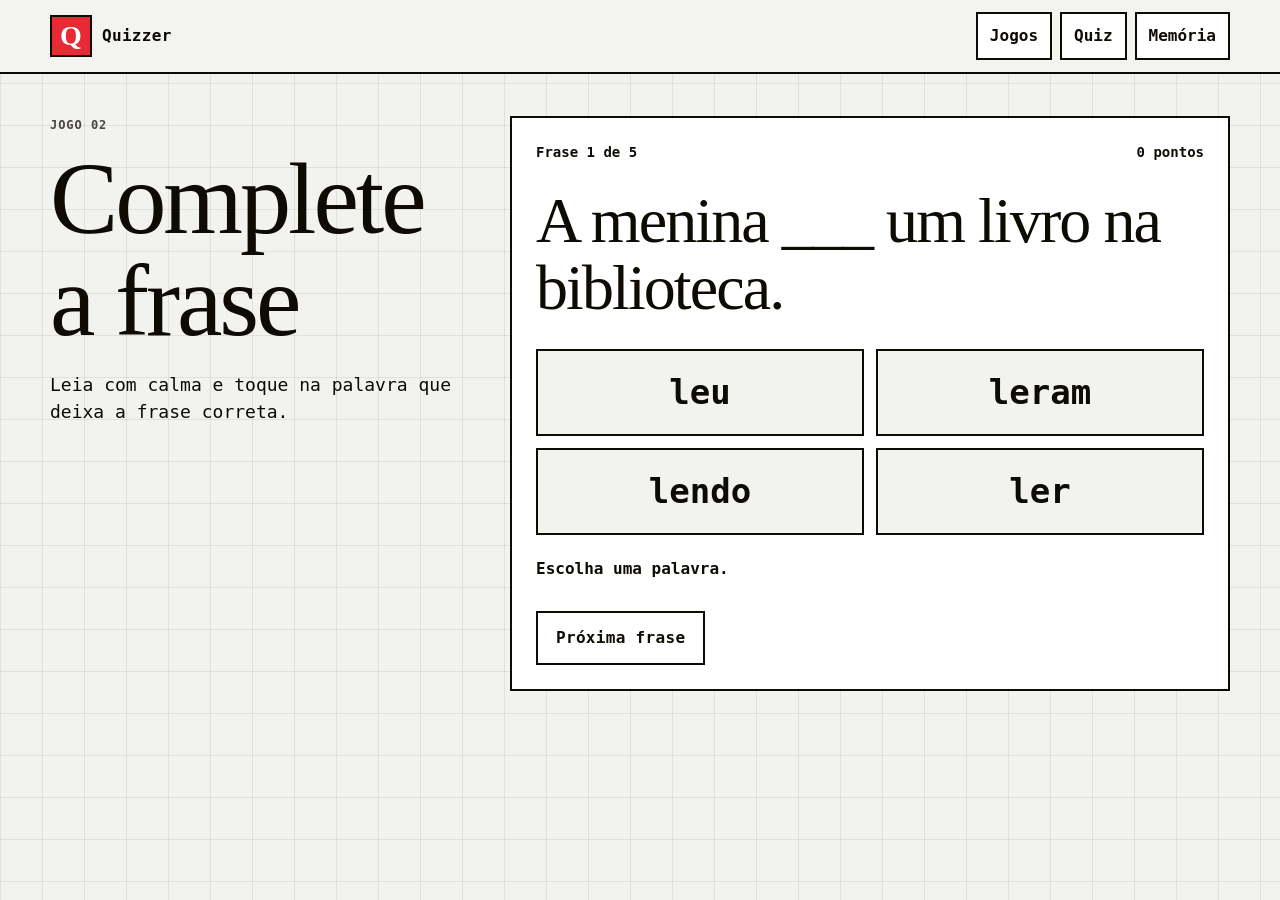
==== src/jogos/complete-frase.html @ 6fc72913 "chore: organiza estrutura de pastas em src/ e prepara deploy - move arquivos src_*.{html,css,js} par" ====
<!doctype html>
<html lang="pt-BR">
  <head>
    <meta charset="utf-8">
    <meta name="viewport" content="width=device-width, initial-scale=1">
    <title>Complete a frase | Quizzer</title>
    <link rel="stylesheet" href="../css/style.css">
  </head>
  <body data-page="frase">
    <a class="skip-link" href="#conteudo">Pular para o jogo</a>

    <header class="site-header">
      <nav class="nav-shell" aria-label="Navegação principal">
        <a class="brand" href="../index.html">
          <span class="brand-mark" aria-hidden="true">Q</span>
          <span>Quizzer</span>
        </a>
        <div class="nav-links always-visible">
          <a href="../index.html#jogos">Jogos</a>
          <a href="quiz.html">Quiz</a>
          <a href="memoria.html">Memória</a>
        </div>
      </nav>
    </header>

    <main class="game-page" id="conteudo">
      <section class="game-shell" aria-labelledby="frase-titulo">
        <div class="game-intro">
          <p class="eyebrow">Jogo 02</p>
          <h1 id="frase-titulo">Complete a frase</h1>
          <p>Leia com calma e toque na palavra que deixa a frase correta.</p>
        </div>

        <div class="play-card">
          <div class="progress-row">
            <span id="phrase-progress">Frase 1 de 5</span>
            <span id="phrase-score">0 pontos</span>
          </div>
          <p class="sentence" id="phrase-question">Carregando frase...</p>
          <div class="answer-grid" id="phrase-options" aria-label="Palavras para completar a frase"></div>
          <p class="feedback" id="phrase-feedback" role="status" aria-live="polite">Escolha uma palavra.</p>
          <button class="button secondary" id="phrase-next" type="button">Próxima frase</button>
        </div>
      </section>
    </main>

    <div vw class="enabled">
      <div vw-access-button class="active"></div>
      <div vw-plugin-wrapper>
        <div class="vw-plugin-top-wrapper"></div>
      </div>
    </div>
    <script src="https://vlibras.gov.br/app/vlibras-plugin.js"></script>
    <script src="../js/main.js"></script>
  </body>
</html>
---- src/css/style.css ----
:root {
  --bg: oklch(96% 0.004 100);
  --surface: oklch(100% 0 0);
  --fg: oklch(15% 0.02 100);
  --muted: oklch(40% 0.02 100);
  --border: oklch(15% 0.02 100);
  --accent: oklch(60% 0.22 25);
  --yellow: oklch(88% 0.17 95);
  --green: oklch(78% 0.17 145);
  --blue: oklch(75% 0.14 245);
  --pink: oklch(78% 0.15 355);
  --font-display: "Times New Roman", "Iowan Old Style", Georgia, serif;
  --font-body: ui-monospace, "IBM Plex Mono", "JetBrains Mono", Menlo, monospace;
}

/* Base: high-contrast brutalist grid with large targets for young students. */
* {
  box-sizing: border-box;
}

html {
  scroll-behavior: smooth;
}

body {
  margin: 0;
  background:
    linear-gradient(90deg, color-mix(in oklch, var(--border) 8%, transparent) 1px, transparent 1px),
    linear-gradient(0deg, color-mix(in oklch, var(--border) 8%, transparent) 1px, transparent 1px),
    var(--bg);
  background-size: 42px 42px;
  color: var(--fg);
  font-family: var(--font-body);
  font-size: 16px;
  line-height: 1.5;
}

a {
  color: inherit;
}

button,
a.button {
  min-height: 44px;
}

button,
input,
select,
textarea {
  font: inherit;
}

:focus-visible {
  outline: 4px solid var(--accent);
  outline-offset: 4px;
}

.skip-link {
  position: absolute;
  inset-inline-start: 16px;
  top: 12px;
  z-index: 20;
  transform: translateY(-150%);
  background: var(--accent);
  color: var(--surface);
  padding: 10px 14px;
  border: 2px solid var(--border);
}

.skip-link:focus {
  transform: translateY(0);
}

.site-header {
  position: sticky;
  top: 0;
  z-index: 10;
  background: color-mix(in oklch, var(--bg) 94%, white);
  border-bottom: 2px solid var(--border);
}

.nav-shell {
  width: min(1180px, calc(100% - 32px));
  margin: 0 auto;
  min-height: 72px;
  display: flex;
  align-items: center;
  justify-content: space-between;
  gap: 18px;
}

.brand {
  display: inline-flex;
  align-items: center;
  gap: 10px;
  text-decoration: none;
  font-weight: 800;
  letter-spacing: 0.02em;
}

.brand-mark {
  display: grid;
  place-items: center;
  inline-size: 42px;
  block-size: 42px;
  background: var(--accent);
  color: var(--surface);
  border: 2px solid var(--border);
  font-family: var(--font-display);
  font-size: 28px;
  line-height: 1;
}

.nav-links {
  display: flex;
  align-items: center;
  gap: 8px;
}

.nav-links a,
.menu-button,
.text-button {
  border: 2px solid var(--border);
  background: var(--surface);
  color: var(--fg);
  padding: 10px 12px;
  text-decoration: none;
  font-weight: 700;
}

.menu-button {
  display: none;
}

.section-grid,
.info-band,
.games-section,
.access-section,
.site-footer,
.game-shell {
  width: min(1180px, calc(100% - 32px));
  margin-inline: auto;
}

.hero {
  min-height: calc(100vh - 72px);
  display: grid;
  grid-template-columns: minmax(0, 1fr) minmax(340px, 0.8fr);
  gap: 42px;
  align-items: center;
  padding: 58px 0;
}

.eyebrow {
  margin: 0 0 14px;
  color: var(--muted);
  font-size: 12px;
  font-weight: 800;
  letter-spacing: 0.08em;
  text-transform: uppercase;
}

h1,
h2,
h3,
p {
  text-wrap: pretty;
}

h1,
h2,
h3 {
  margin: 0;
  font-family: var(--font-display);
  font-weight: 400;
  letter-spacing: -0.03em;
  line-height: 1;
}

h1 {
  max-width: 11ch;
  font-size: clamp(66px, 10vw, 150px);
}

h2 {
  font-size: clamp(42px, 6vw, 82px);
}

h3 {
  font-size: 34px;
}

.lead {
  max-width: 66ch;
  margin: 26px 0 0;
  font-size: clamp(18px, 2vw, 22px);
}

.hero-actions {
  display: flex;
  flex-wrap: wrap;
  gap: 12px;
  margin-top: 30px;
}

.button {
  display: inline-flex;
  align-items: center;
  justify-content: center;
  border: 2px solid var(--border);
  padding: 13px 18px;
  text-decoration: none;
  font-weight: 800;
  letter-spacing: 0.02em;
  cursor: pointer;
}

.button.primary {
  background: var(--accent);
  color: var(--surface);
}

.button.secondary {
  background: var(--surface);
  color: var(--fg);
}

.hero-board {
  /* The board acts as the main visual signal: words, score, and signs. */
  display: grid;
  grid-template-columns: repeat(2, minmax(120px, 1fr));
  gap: 12px;
  transform: rotate(-1deg);
}

.board-card,
.score-tile {
  min-height: 130px;
  display: grid;
  place-items: center;
  border: 2px solid var(--border);
  background: var(--surface);
  font-weight: 900;
  font-size: clamp(24px, 4vw, 44px);
}

.card-large {
  grid-column: span 2;
  background: var(--yellow);
}

.accent-card {
  background: var(--accent);
  color: var(--surface);
}

.score-tile {
  background: var(--green);
  text-align: center;
}

.score-tile span {
  display: block;
  font-family: var(--font-display);
  font-size: 72px;
  line-height: 0.9;
}

.score-tile small {
  display: block;
  max-width: 12ch;
  font-size: 13px;
  line-height: 1.2;
}

.info-band,
.access-section {
  display: grid;
  grid-template-columns: 0.9fr 1.1fr;
  gap: 42px;
  padding: 70px 0;
  border-top: 2px solid var(--border);
}

.info-band > p,
.access-copy p {
  max-width: 68ch;
  margin: 0;
  font-size: 19px;
}

.games-section {
  padding: 70px 0;
  border-top: 2px solid var(--border);
}

.section-heading {
  display: flex;
  justify-content: space-between;
  align-items: end;
  gap: 24px;
  margin-bottom: 28px;
}

.game-grid {
  display: grid;
  grid-template-columns: repeat(3, minmax(0, 1fr));
  gap: 16px;
}

.game-card {
  display: flex;
  min-height: 360px;
  flex-direction: column;
  align-items: flex-start;
  gap: 16px;
  padding: 22px;
  background: var(--surface);
  border: 2px solid var(--border);
}

.game-card:nth-child(2) {
  background: var(--blue);
}

.game-card:nth-child(3) {
  background: var(--pink);
}

.game-card p {
  margin: 0;
}

.game-card .button {
  margin-top: auto;
}

.game-icon {
  display: grid;
  place-items: center;
  inline-size: 86px;
  block-size: 86px;
  border: 2px solid var(--border);
  background: var(--yellow);
  font-weight: 900;
  font-size: 24px;
}

.access-list {
  display: grid;
  gap: 12px;
  margin: 0;
  padding: 0;
  list-style: none;
}

.access-list li {
  padding: 16px;
  border: 2px solid var(--border);
  background: var(--surface);
}

.site-footer {
  padding: 28px 0 42px;
  border-top: 2px solid var(--border);
  color: var(--muted);
  font-size: 14px;
}

.game-page {
  padding: 42px 0 72px;
}

/* Game pages keep instructions fixed on desktop and the activity dominant. */
.game-shell {
  display: grid;
  grid-template-columns: 0.75fr 1.25fr;
  gap: 28px;
  align-items: start;
}

.game-intro {
  position: sticky;
  top: 104px;
}

.game-intro h1 {
  max-width: 8ch;
  font-size: clamp(58px, 8vw, 112px);
}

.game-intro p:not(.eyebrow) {
  max-width: 45ch;
  font-size: 18px;
}

.play-card {
  min-height: 560px;
  padding: 24px;
  border: 2px solid var(--border);
  background: var(--surface);
}

.progress-row {
  display: flex;
  align-items: center;
  justify-content: space-between;
  gap: 16px;
  margin-bottom: 24px;
  font-size: 14px;
  font-weight: 800;
}

.play-card h2 {
  max-width: 14ch;
  margin-bottom: 24px;
  font-size: clamp(38px, 5vw, 70px);
}

.sentence {
  margin: 20px 0 28px;
  font-family: var(--font-display);
  font-size: clamp(38px, 5vw, 70px);
  line-height: 1.05;
  letter-spacing: -0.03em;
}

.answer-grid {
  display: grid;
  grid-template-columns: repeat(2, minmax(0, 1fr));
  gap: 12px;
}

.answer-option,
.memory-card {
  border: 2px solid var(--border);
  background: var(--bg);
  color: var(--fg);
  cursor: pointer;
  font-weight: 900;
}

.answer-option {
  min-height: 86px;
  padding: 16px;
  font-size: clamp(20px, 3vw, 34px);
}

.answer-option:hover,
.memory-card:hover,
.text-button:hover,
.button:hover,
.nav-links a:hover {
  transform: translate(-2px, -2px);
}

.answer-option.correct {
  background: var(--green);
}

.answer-option.wrong {
  background: var(--pink);
}

.feedback {
  min-height: 32px;
  margin: 22px 0;
  font-weight: 800;
}

.feedback.success {
  color: oklch(42% 0.14 145);
}

.feedback.error {
  color: oklch(50% 0.2 25);
}

.memory-grid {
  display: grid;
  grid-template-columns: repeat(4, minmax(0, 1fr));
  gap: 10px;
}

.memory-card {
  aspect-ratio: 1;
  display: grid;
  place-items: center;
  padding: 8px;
  text-align: center;
  font-size: clamp(16px, 2.4vw, 26px);
}

.memory-card.is-hidden {
  background: var(--fg);
  color: transparent;
}

/* Hidden cards still expose a clear visual affordance without using audio. */
.memory-card.is-hidden::after {
  content: "?";
  color: var(--surface);
  font-family: var(--font-display);
  font-size: 58px;
}

.memory-card.is-matched {
  background: var(--green);
}

@media (max-width: 860px) {
  .hero,
  .info-band,
  .access-section,
  .game-shell {
    grid-template-columns: 1fr;
  }

  .hero {
    min-height: auto;
  }

  .game-grid {
    grid-template-columns: 1fr;
  }

  .game-intro {
    position: static;
  }

  .game-card {
    min-height: 280px;
  }
}

@media (max-width: 640px) {
  .nav-shell {
    width: min(100% - 24px, 1180px);
    min-height: 64px;
  }

  .menu-button {
    display: inline-flex;
  }

  .nav-links:not(.always-visible) {
    position: absolute;
    inset-inline: 12px;
    top: 72px;
    display: none;
    flex-direction: column;
    align-items: stretch;
    background: var(--bg);
    border: 2px solid var(--border);
    padding: 8px;
  }

  .nav-links.is-open {
    display: flex;
  }

  .always-visible {
    gap: 4px;
  }

  .always-visible a {
    padding: 8px;
    font-size: 12px;
  }

  .section-grid,
  .info-band,
  .games-section,
  .access-section,
  .site-footer,
  .game-shell {
    width: min(100% - 24px, 1180px);
  }

  h1 {
    font-size: clamp(54px, 17vw, 88px);
  }

  h2 {
    font-size: clamp(36px, 13vw, 58px);
  }

  .hero-board,
  .answer-grid,
  .memory-grid {
    grid-template-columns: 1fr;
  }

  .card-large {
    grid-column: auto;
  }

  .play-card {
    min-height: auto;
    padding: 16px;
  }
}
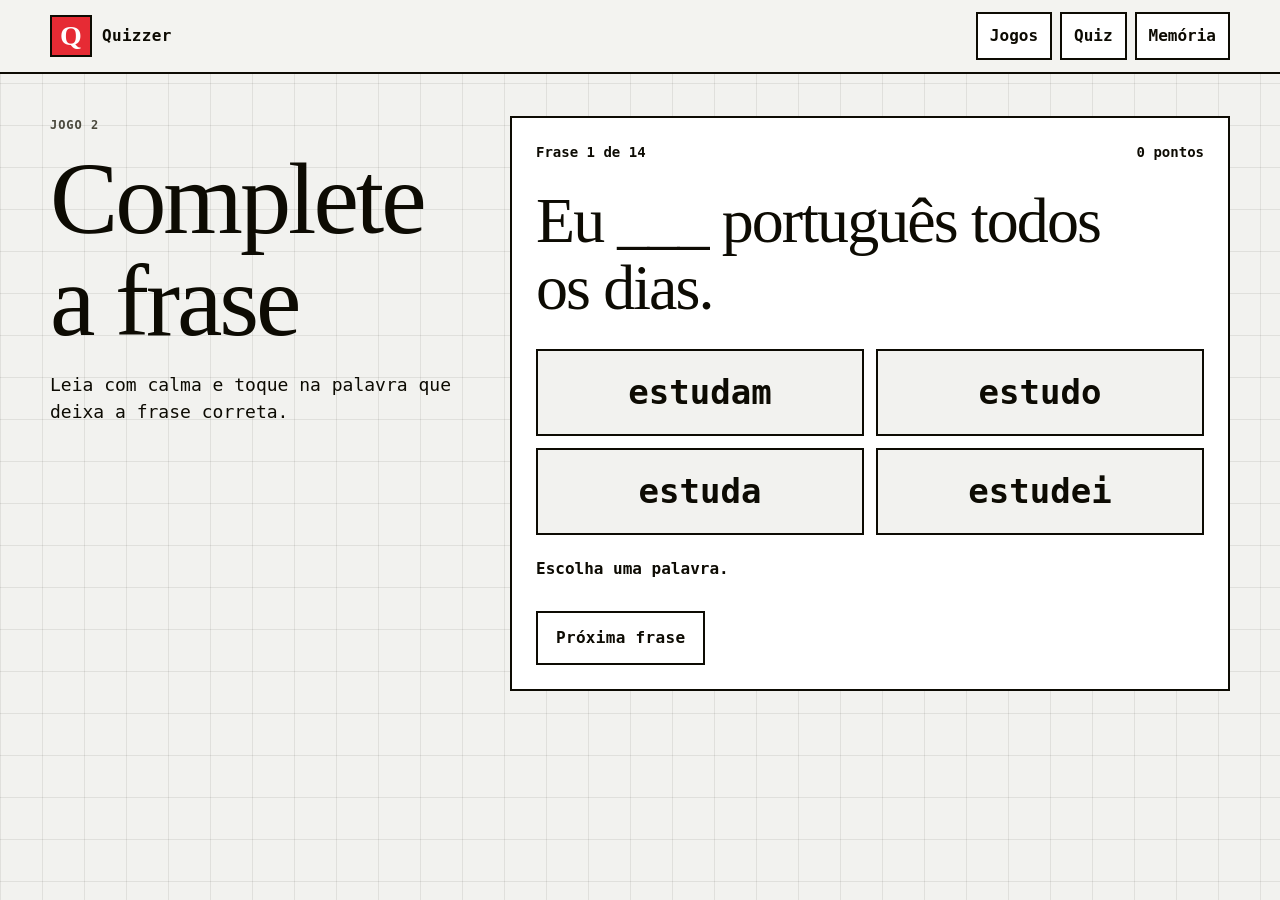
==== commit 78a8411d: "feat: otimiza o site inteiro para traducao correta no VLibras Mudancas baseadas em testes reais na A" ====
--- a/src/jogos/complete-frase.html
+++ b/src/jogos/complete-frase.html
@@ -26,7 +26,7 @@
     <main class="game-page" id="conteudo">
       <section class="game-shell" aria-labelledby="frase-titulo">
         <div class="game-intro">
-          <p class="eyebrow">Jogo 02</p>
+          <p class="eyebrow">Jogo 2</p>
           <h1 id="frase-titulo">Complete a frase</h1>
           <p>Leia com calma e toque na palavra que deixa a frase correta.</p>
         </div>
--- a/src/css/style.css
+++ b/src/css/style.css
@@ -168,6 +168,27 @@
   text-wrap: pretty;
 }
 
+/* Texto invisível na tela, mas presente no innerText: o VLibras e os
+   leitores de tela usam esse conteúdo (ex.: "(lacuna)", "vírgula"). */
+.sr-only {
+  position: absolute;
+  width: 1px;
+  height: 1px;
+  padding: 0;
+  margin: -1px;
+  overflow: hidden;
+  clip: rect(0, 0, 0, 0);
+  white-space: nowrap;
+  border: 0;
+}
+
+/* O clique (e a captura de texto do VLibras) deve atingir o parágrafo ou o
+   botão inteiro, nunca um span interno isolado. */
+.gap-mark,
+.answer-option span {
+  pointer-events: none;
+}
+
 h1,
 h2,
 h3 {
